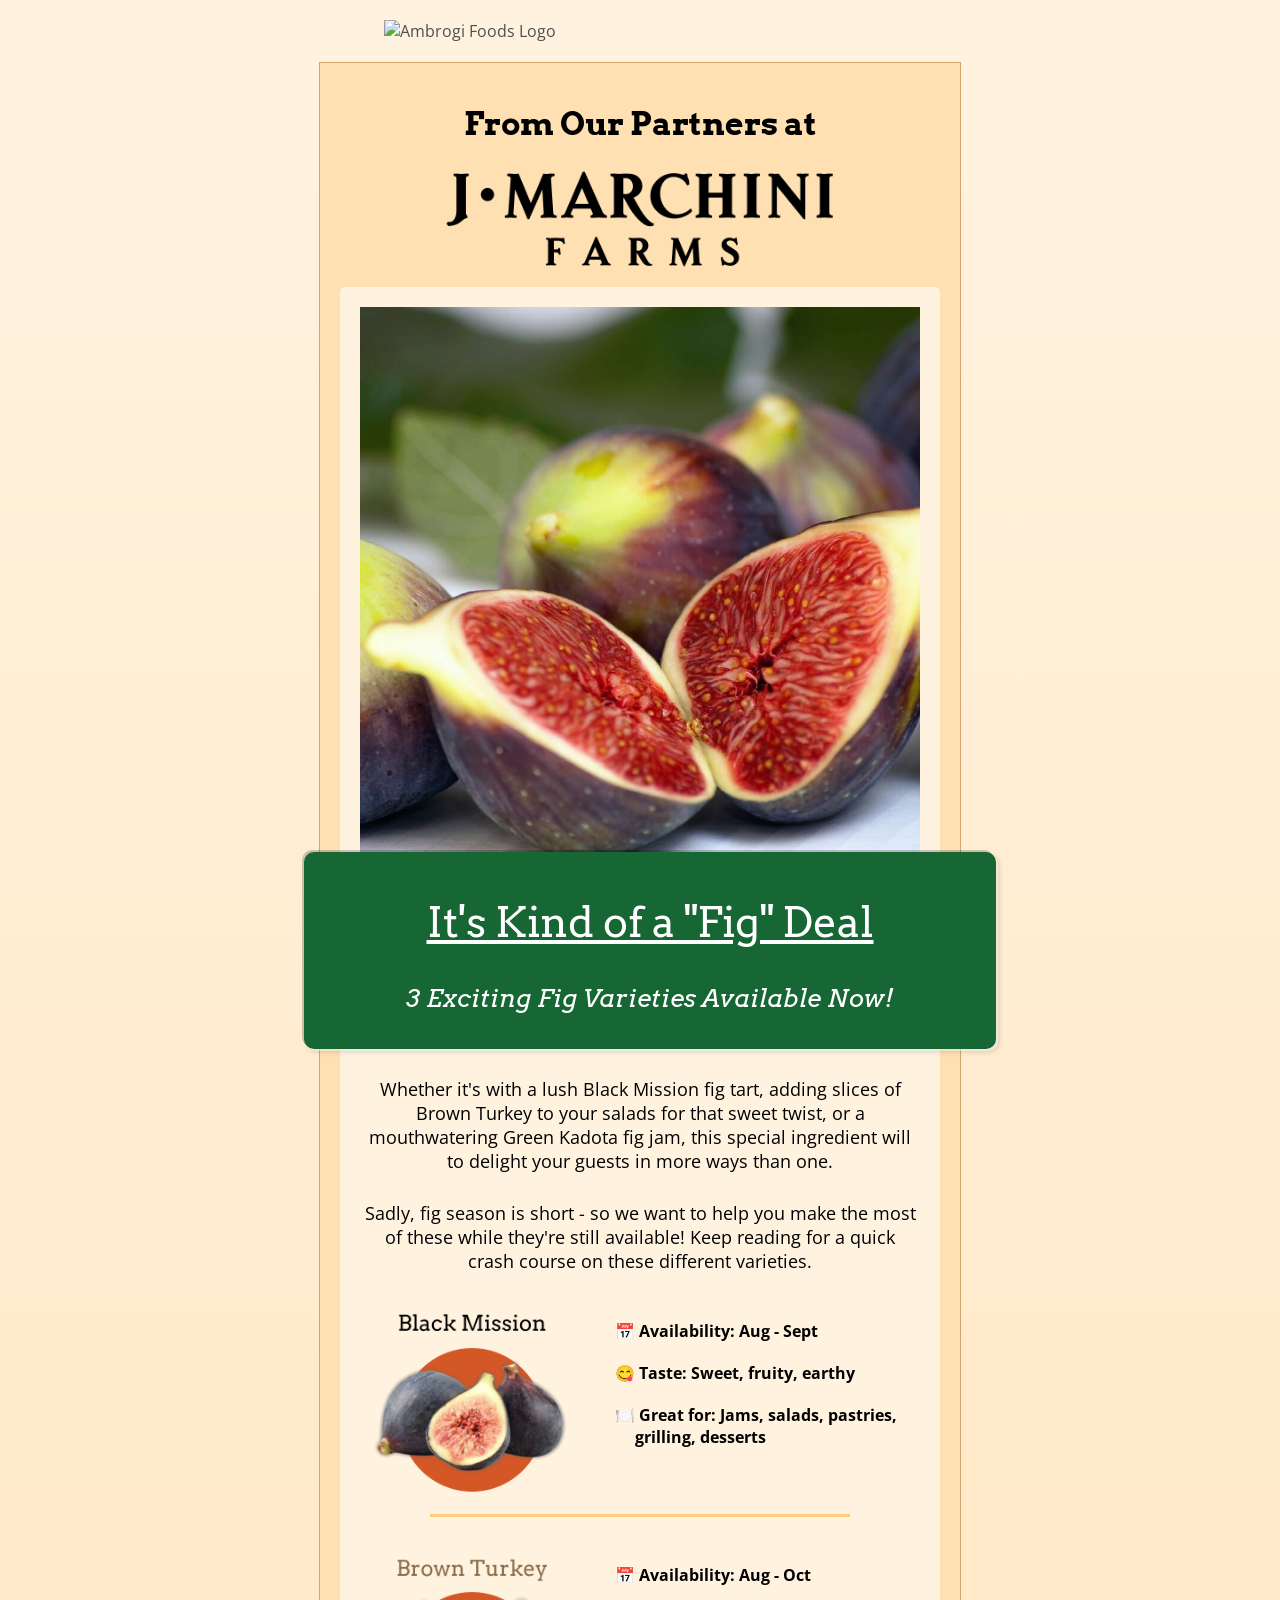
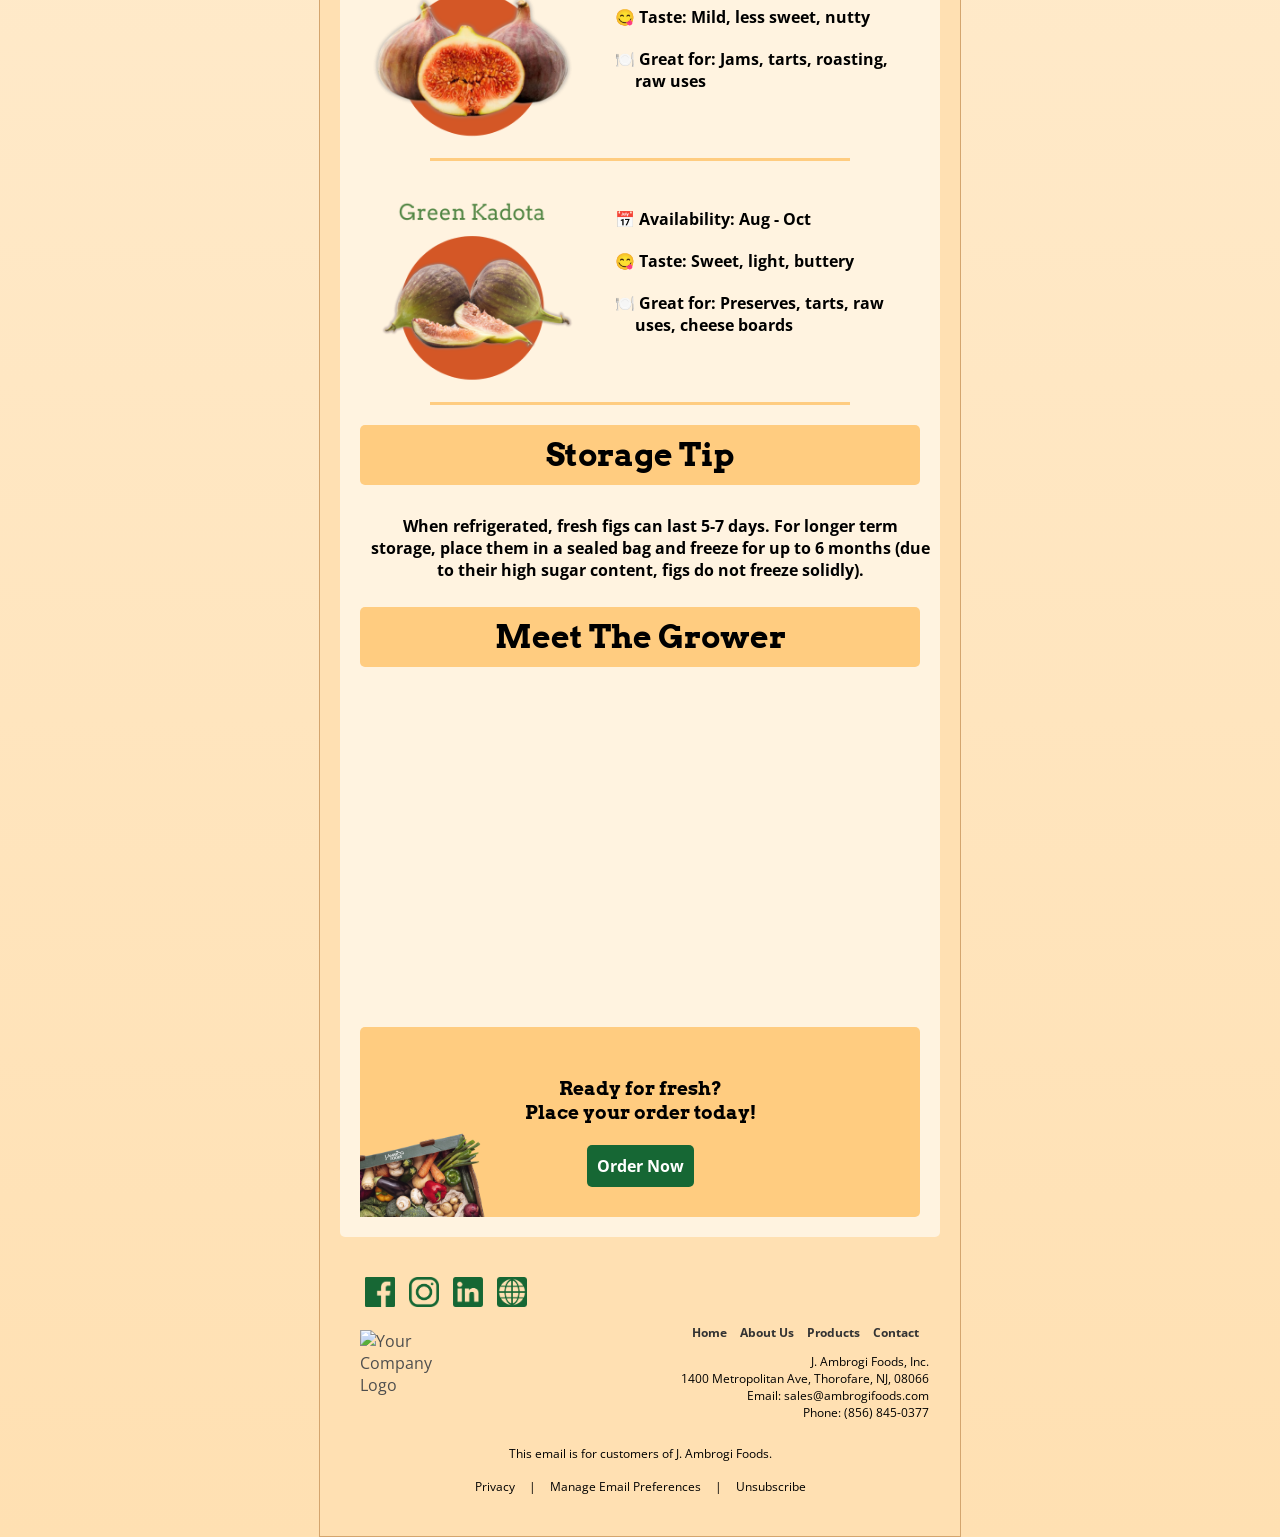
==== index.html @ 592c8182 "Rename email.html to index.html" ====
<!DOCTYPE html>
<html lang="en">
<head>
    	<meta charset="UTF-8">
    	<meta name="viewport" content="width=device-width, initial-scale=1.0">

	<!-- Stylesheets -->
	<link rel="stylesheet" href="styles.css">
	<link rel="stylesheet" href="https://cdnjs.cloudflare.com/ajax/libs/font-awesome/6.0.0-beta3/css/all.min.css">

	<!-- Fonts -->
	<link href='https://fonts.googleapis.com/css?family=Arvo' rel='stylesheet'>
	<link href="https://fonts.googleapis.com/css2?family=Arvo&display=swap" rel="stylesheet">
	<link href="https://fonts.googleapis.com/css2?family=Arvo&family=Open+Sans&display=swap" rel="stylesheet">
    
	<title>Fall Product Promotion</title>
</head>

<body>

	<!-- JAF Logo -->

	<img src="JAF_Logo.png" alt="Ambrogi Foods Logo" class="header-image">

    	<div class="email-container">
		<h1>From Our Partners at</h1>
		<img src="marchini.png" alt="Marchini Farms" class="main-image">
        
	<!-- Email Body Section -->

        <section class="email-body">
		
	<!-- Slideshow Section -->

	<div class="slideshow-container">
    		<div class="mySlides fade">
        	<img src="black_mission.png" style="width:100%">
    		</div>
    		<div class="mySlides fade">
      	 	<img src="brown_turkey.jpg" style="width:100%">
    		</div>
    		<div class="mySlides fade">
        	<img src="green_kadota.jpg" style="width:100%">
    	</div>

	<!-- Title Bar Section -->

	<div class="title-bar">
        	<h2><u> It's Kind of a "Fig" Deal </u></h2>
		<p class="heading-subtitle">3 Exciting Fig Varieties Available Now!</p>
	</div>

	<!-- Body Text Section -->

	<p class="centered-text">Whether it's with a lush Black Mission fig tart, adding slices of Brown Turkey to your salads for that 
		sweet twist, or a mouthwatering Green Kadota fig jam, this special ingredient will to delight your guests in more ways than one.</p>
	<p class="centered-text">Sadly, fig season is short - so we want to help you make the most of these while they're still available! Keep reading for
		a quick crash course on these different varieties.</p>

	<!-- Row Content Section -->

	<div class="row-content">

    		<!-- First Row -->

    		<div class="row with-divider">
        	<div class="box image-box">
            		<img src="black_mission_2 (1).png" alt="Black Mission Figs">
        	</div>
        	<div class="box text-box">
        		<dl class="no-bullets centered-list">
			<dt>📅 Availability: Aug - Sept</dt>
			<dt>😋 Taste: Sweet, fruity, earthy</dt>
			<dt>🍽️ Great for: Jams, salads, pastries, grilling, desserts</dt>
			</dl>
        	</div>
		</div>

    		<!-- Second Row -->

    		<div class="row with-divider">
        	<div class="box image-box">
            		<img src="brown_turkey_2.png" alt="Brown Turkey Figs">
       		</div>
        	<div class="box text-box">
            		<dl class="no-bullets centered-list">
			<dt>📅 Availability: Aug - Oct</dt>
			<dt>😋 Taste: Mild, less sweet, nutty</dt>
			<dt>🍽️ Great for: Jams, tarts, roasting, raw uses</dt>
			</dl>
        	</div>
    		</div>

    		<!-- Third Row -->

    		<div class="row">
        	<div class="box image-box">
            		<img src="green_kadota_2.png" alt="Green Kadota Figs">
        	</div>
        	<div class="box text-box">
            		<dl class="no-bullets centered-list">
			<dt>📅 Availability: Aug - Oct</dt>
			<dt>😋 Taste: Sweet, light, buttery</dt>
			<dt>🍽️ Great for: Preserves, tarts, raw uses, cheese boards</dt>
			</dl>
        	</div>
    		</div>
	</div>
	<!-- Bottom Section -->

	<header>
		<h1 class="storage-tips"> Storage Tip </h1>
	</header>
<main>
	<section class="text-container">
     		<p>When refrigerated, fresh figs can last 5-7 days. For longer term storage, place them in a sealed bag 
        	and freeze for up to 6 months (due to their high sugar content, figs do not freeze solidly).</p>   
	</section>
</main>

<!-- Meet the Grower Section -->

<header>
	<h1 class="storage-tips">Meet The Grower</h1>
</header>

<!-- Embedded Video -->

<div class="video-wrapper">
	<iframe class="video" width="560" height="315" src="https://www.youtube.com/embed/pQIMTarymHw?si=lh88srn4QX7FZcSt" 
		title="YouTube video player" frameborder="0" allow="accelerometer; autoplay; clipboard-write; encrypted-media; gyroscope; 
		picture-in-picture; web-share" allowfullscreen></iframe>
</div>

<!-- Order Now Section -->

        <section class="order-now">
            	<h3 class="order-now-box">Ready for fresh?<br> Place your order today!</h3>
            	<a href="https://link-to-order-platform.com" class="btn">Order Now</a>
		<img src="produce_basket.png" class="order-image">
        </section>
</section>

<!-- Email Footer -->

<footer class="email-footer">
	
	<!-- Social Links Section -->

 	<div class="social-row">
        	<!-- Facebook -->
        	<a href="https://www.facebook.com/JAmbrogiFoods" target="_blank">
            	<img src="facebook_logo.png" alt="Facebook">
        	</a>

        	<!-- Instagram -->
        	<a href="https://instagram.com/jambrogifoods" target="_blank">
            	<img src="instagram_logo.png" alt="Instagram">
        	</a>

        	<!-- LinkedIn -->
        	<a href="https://www.linkedin.com/company/j-ambrogi-food-distribution-inc-" target="_blank">
            	<img src="linkedin_logo.png" alt="LinkedIn">
        	</a>

        	<!-- Website -->
        	<a href="https://www.ambrogifoods.com" target="_blank">
            	<img src="site_logo.png" alt="Website">
        	</a>
    	</div>
	<div class="footer-top-section">

	<!-- Footer Logo -->

    	<div class="footer-logo">
        	<img src="JAF_Logo.png" alt="Your Company Logo" class="footer-img">
    	</div>
    	<div class="footer-details">
        	<ul class="footer-links">
            		<li><a href="https://ambrogifoods.com/">Home</a></li>
            		<li><a href="https://ambrogifoods.com/j-ambrogi-history/">About Us</a></li>
            		<li><a href="https://ambrogifoods.com/all-products/">Products</a></li>
            		<li><a href="https://ambrogifoods.com/contact-us/">Contact</a></li>
        	</ul>
        	<p class="footer-address">J. Ambrogi Foods, Inc.<br>
           	1400 Metropolitan Ave, Thorofare, NJ, 08066<br>
           	Email: sales@ambrogifoods.com<br>Phone: (856) 845-0377</p>
    	</div>
	</div> <!-- Closing the footer-top-section div here -->

<div class="footer-bottom-bar">
	<p> This email is for customers of J. Ambrogi Foods.</p>
    	<a href="https://ambrogifoods.com/privacy-policy/" class="footer-link">Privacy</a>
    	<span class="divider">|</span>
    	<a href="link-to-manage-email-preferences-page" class="footer-link">Manage Email Preferences</a>
    	<span class="divider">|</span>
    	<a href="link-to-unsubscribe-page" class="footer-link">Unsubscribe</a>
	</div>

</footer>
    
<script> 

var slideIndex = 0;
showSlides();

function showSlides() {
  var i;
  var slides = document.getElementsByClassName("mySlides");
  for (i = 0; i < slides.length; i++) {
    slides[i].style.display = "none";
  }
  slideIndex++;
  if (slideIndex > slides.length) {slideIndex = 1}
  slides[slideIndex-1].style.display = "block";
  setTimeout(showSlides, 2000); // Change image every 2 seconds
}

</script>

</body>
</html>
---- styles.css ----
h1, h2 {
	text-align: center;
	color: #000000;
	font-family: 'Arvo';
}

h2 {
	color: #ffffff;
	font-weight: 500;
	font-size: 42px;
}

p {
	text-align: left;
	font-family: 'Open Sans';
	color: #000000;
}

h3 {	font-family: 'Arvo';
	color: #000000;
	text-align: left;
	margin-top: 40px;
	margin-bottom: 15px;
}

p.centered-text{
	text-align: center;
	padding-top: 10px;
	font-size: 18px;
}	
	
.heading-subtitle {
	font-family: 'Arvo';
	color: #ffffff;
	font-style: italic;
	font-size: 25px;
	text-align: center;	
}

.main-image {
	max-width:66%;
	display: block;
	margin-left: auto;
	margin-right: auto;
	margin-bottom: 15px;
}

.header-image {
    	max-width: 40%; 
    	display: block; 
    	margin: 0 auto; 
    	padding: 20px;
}

.image-with-shadow {
    	box-shadow: 0 4px 8px rgba(0, 0, 0, 0.2);
    	max-width: 100%; 
    	display: block; 
    	margin: 0 auto; 
}

/* Figs Section */
.email-body {
    	background-color: #fff3e0;
    	padding: 20px;
    	text-align: center;
    	border-radius: 5px;
    	margin-bottom: 20px;
}

.sweepstakes h2 {
    	color: #ff5722;
    	font-size: 1.7rem;
}

/* Storage Tips */
header {
    	background-color: #ffcc80;
    	padding: 10px;
    	text-align: center;
    	border-radius: 5px;
    	margin-bottom: 20px;
}

header h1 {
    	margin: 0;
    	color: #fff;
    	font-size: 2rem;
}


/* Order Now Section */
.order-now {
    	text-align: center;
    	padding: 30px;
    	background-color: #ffcc80;
    	border-radius: 5px;
	position: relative;
}

.order-image {
    position: absolute; 
    bottom: 0;          /* Place it at the bottom of the .order-now container */
    left: 0;            /* Align it to the left of the .order-now container */
    width: auto;        /* Adjust as necessary */
    height: auto;       /* Adjust as necessary */
    max-width: 25%;     /* Adjust as necessary */
    z-index: 1;        /* Optional: Ensure it's layered behind other content if necessary */
}

.btn {
    	display: inline-block;
    	padding: 10px 10px;
    	background-color: #166734;
    	color: #fff;
    	font-weight: bold;
    	text-align: center;
    	border-radius: 5px;
    	text-decoration: none;
    	transition: background-color 0.3s ease;
    	position: relative; 
}

.btn:hover {
    	background-color: #e64a19;
}

.email-container {
    	max-width: 600px;
    	margin: 0 auto;
    	padding: 20px;
    	background-color: #ffe0b2;
    	border: 1px solid #d4a56e;
    	position: relative; /* Add relative positioning to the email container */
}

/* Slideshow container */
.slideshow-container {
  	max-width: 1000px;
  	position: relative;
  	margin: auto;
}

/* Hide the images by default */
.mySlides {
  	display: none;
}

/* Fade animation */
.fade {
  	animation-name: fade;
  	animation-duration: 1.5s;
}

@keyframes fade {
  	from {opacity: .4} 
  	to {opacity: 1}
}

.title-bar {
    	background-color: #166734; /* Or any color you desire for the bar */
    	width: 120%;  /* This makes the bar span the entire viewport width */
    	position: relative; 
    	left: 0px;
    	right: 0px;
	z-index: 1000;
    	margin-top: -20px;
	margin-left: -10%;
	margin-right: -10%;
   	padding: 10px; /* Adds some vertical padding to give space above and below the title */
    	text-align: center; /* Centers the title text inside the bar */
	border-radius: 10px;
    	box-shadow:
        2px 2px 0px 0px rgba(255,255,255,0.5), /* This creates the top-left highlight */
        -2px -2px 0px 0px rgba(0, 0, 0, 0.2),  /* This creates the bottom-right shadow */
        3px 3px 5px rgba(0, 0, 0, 0.15);      /* This adds a slight outer shadow for depth */
}

.title-bar h1 {
    	margin: 0; /* Removes default margin from the h1 element */
    	font-weight: 600;
    	color: #FFF; /* Set the color of your header title, in this case, white */
    	font-family: 'Arvo', serif;
}


.container-image {
	max-width: 70%;
	border: 6px solid #ffe0b2;
	padding: 3px;
}

body {
  	font-family: 'Open Sans', sans-serif;
  	background: linear-gradient(to bottom, #fff3e0 , #ffe0b2);
  	color: #4e4e4e;
  	margin: 0;
  	padding: 0;
}

.row-content {
    	width: 100%;
    	margin: 20px 0;
	position: relative;
}

.row {
    	display: flex;
	flex-wrap: wrap;
   	justify-content: space-between;
    	align-items: start;
    	margin-bottom: 20px; 
    	position: relative;
}

.row::after {
    	content: "";
    	position: absolute;
    	left: 12.5%; 
    	bottom: 0px; 
    	width: 75%; 
    	height: 3px; 
    	background-color: #ffcc80;
}

.row.with-divider::after {
    	content: "";
    	position: absolute;
    	left: 12.5%; 
    	bottom: 0px; 
    	width: 75%; 
    	height: 3px; 
    	background-color: #ffcc80; 
}

.row.with-divider::before {
    	content: "";
    	position: absolute;
    	left: 12.5%; 
    	bottom: -10px; 
    	width: 75%; 
    	height: 1px; 
    	background-color: #fff3e0; 
}

.box {
    	width: 48%; /* slightly less than half to allow for a small gap between boxes */
    	box-sizing: border-box;
    	border: 1px solid transparent; /* invisible border */
}

/* Mobile view styles (default styles) */


/* Desktop and Tablet view styles */
@media (max-width: 767px) {
    	img[src="clipart.png"] {
        	display: none;
    	}
    	.text-container {
        	margin: 0 auto;
        	width: 100%;
        	text-align: center;
		
    	}
    	.box {
        	width: 100%;
        	margin-bottom: 20px;
    	}
    	.row {
		flex-direction: column;
		align-items: center;
	}
	.image-box, text-box {
		width: 100%;
		text-align: center;
		padding: 10px 0;	
	}
	.image-box img {
		width: 100%;
		margin: 0 auto;
	}
	.box.text-box {
		width: 100%;
	}
	.box.image-box {
		width: 100%;
	}
	.title-bar h2 {
		width: 100%;
		text-align: center;
		margin-top: 10px;
	}
	article.text-container {
		width: 100%;
	}
}

.image-box {
    	width: 40%;
    	padding: 10px;
}

.image-box img {
    	max-width: 100%;
    	height: auto;
    	display: block;
}

.text-box {
    	width: 60%;
    	padding: 10px;
}

.no-bullets {
	list-style-type: none; /* Remove bullets */
	font-family: 'Open Sans';
	margin-left: 20px;	
}

dt {
	text-align: left;
	text-indent: -20px;    /* Push the first line to the left */
    	padding-left: 20px;    /* Push the whole block to the right */
	color: #000000;
}

.centered-list {
    	list-style-position: inside; /* Position the bullet points inside of the list item */
    	padding-left: 0;             /* Remove default padding on the left side */
	font-weight: bold;	
}

.centered-list dt {
    	display: flex;               /* Flex layout for easy vertical centering */
   	align-items: center;         /* Center vertically */
   	margin-bottom: 20px;         /* Adjust as needed for spacing between list items */
}

.order-now-box {
	text-align: center;
	margin: 20px;
}

.storage-tips {
	color: #000000;
}

.storage-container {
    	display: flex;
	text-align: center;
}

.text-container p {
    	width: 100%;
	font-weight: bold;
	text-align: center;
	padding: 10px;
}

.responsive-img {
    	width: 80%;
    	height: auto;
}

.email-footer {
    	display: flex;
    	padding: 20px;
	flex-direction: column;
    	background-color: #ffe0b2;
    	font-family: 'Open Sans', sans-serif;
}

.footer-logo {
    	flex: 0 0 33%;
   	width: 33%;
    	margin-right: 15px;
	margin-top:18px;

}

.footer-img {
    	width: 100%;
    	max-width: 100px; /* adjust size as needed */
}

.footer-details {
    	flex: 0 0 66%;
    	max-width: 66%;
	font-size: 12px;
}

.footer-links {
    	list-style-type: none;
    	padding: 0;
    	margin-bottom: 10px;
	font-weight: bold;
	color: #ffffff;
	text-align: right;
	
}

.footer-links li {
    	display: inline-block;
    	margin-right: 10px;
}

.footer-links li a {
    	text-decoration: none;
    	color: #333;
}

.unsubscribe-btn {
    	display: inline-block;
    	padding: 5px 15px;
}

.footer-address {
	text-align: right;
}

.footer-bottom-bar {
    	background-color: #ffe0b2; /* The green color */
    	text-align: center;       /* To center the links and dividers */
	width: 100%;
}

.footer-link {
    	color: #000000;          /* White color for the links */
    	font-size: 12px;         /* Small font size */
    	text-decoration: none;   /* Remove underline from links */
    	margin: 0 10px;          /* Some spacing around the links */
}

.footer-link:hover {
    	text-decoration: underline; /* Optional: underline on hover for better UX */
}

.divider {
    	color: #000000;           /* White color for the divider */
    	font-size: 12px;          /* Match font size of links */
}

.footer-top-section {
	display: flex;
}	

.footer-bottom-bar p {
	color: #000000;          
    	font-size: 12px;  
	text-align: center;       
}

<---Social Links--->

.social-row {
    	display: flex;
    	justify-content: center; /* Center the links horizontally */
    	padding: 20px 0; /* Add some vertical padding to separate from other footer content */
}

.social-row a {
    	margin: 0 5px; /* Add some horizontal margin between each link */
	text-decoration: none;
}

.social-row img {
    width: 30px; /* Adjust the image size as required */
    height: 30px;
    transition: 0.3s ease; /* Smooth transition for hover effect */
}

.social-row img:hover {
    transform: scale(1.1); /* Slight zoom effect on hover */
}

.video-wrapper {
    display: flex;
    justify-content: center; /* Center horizontally */
    align-items: center;     /* Center vertically */
margin-bottom: 25px;
}
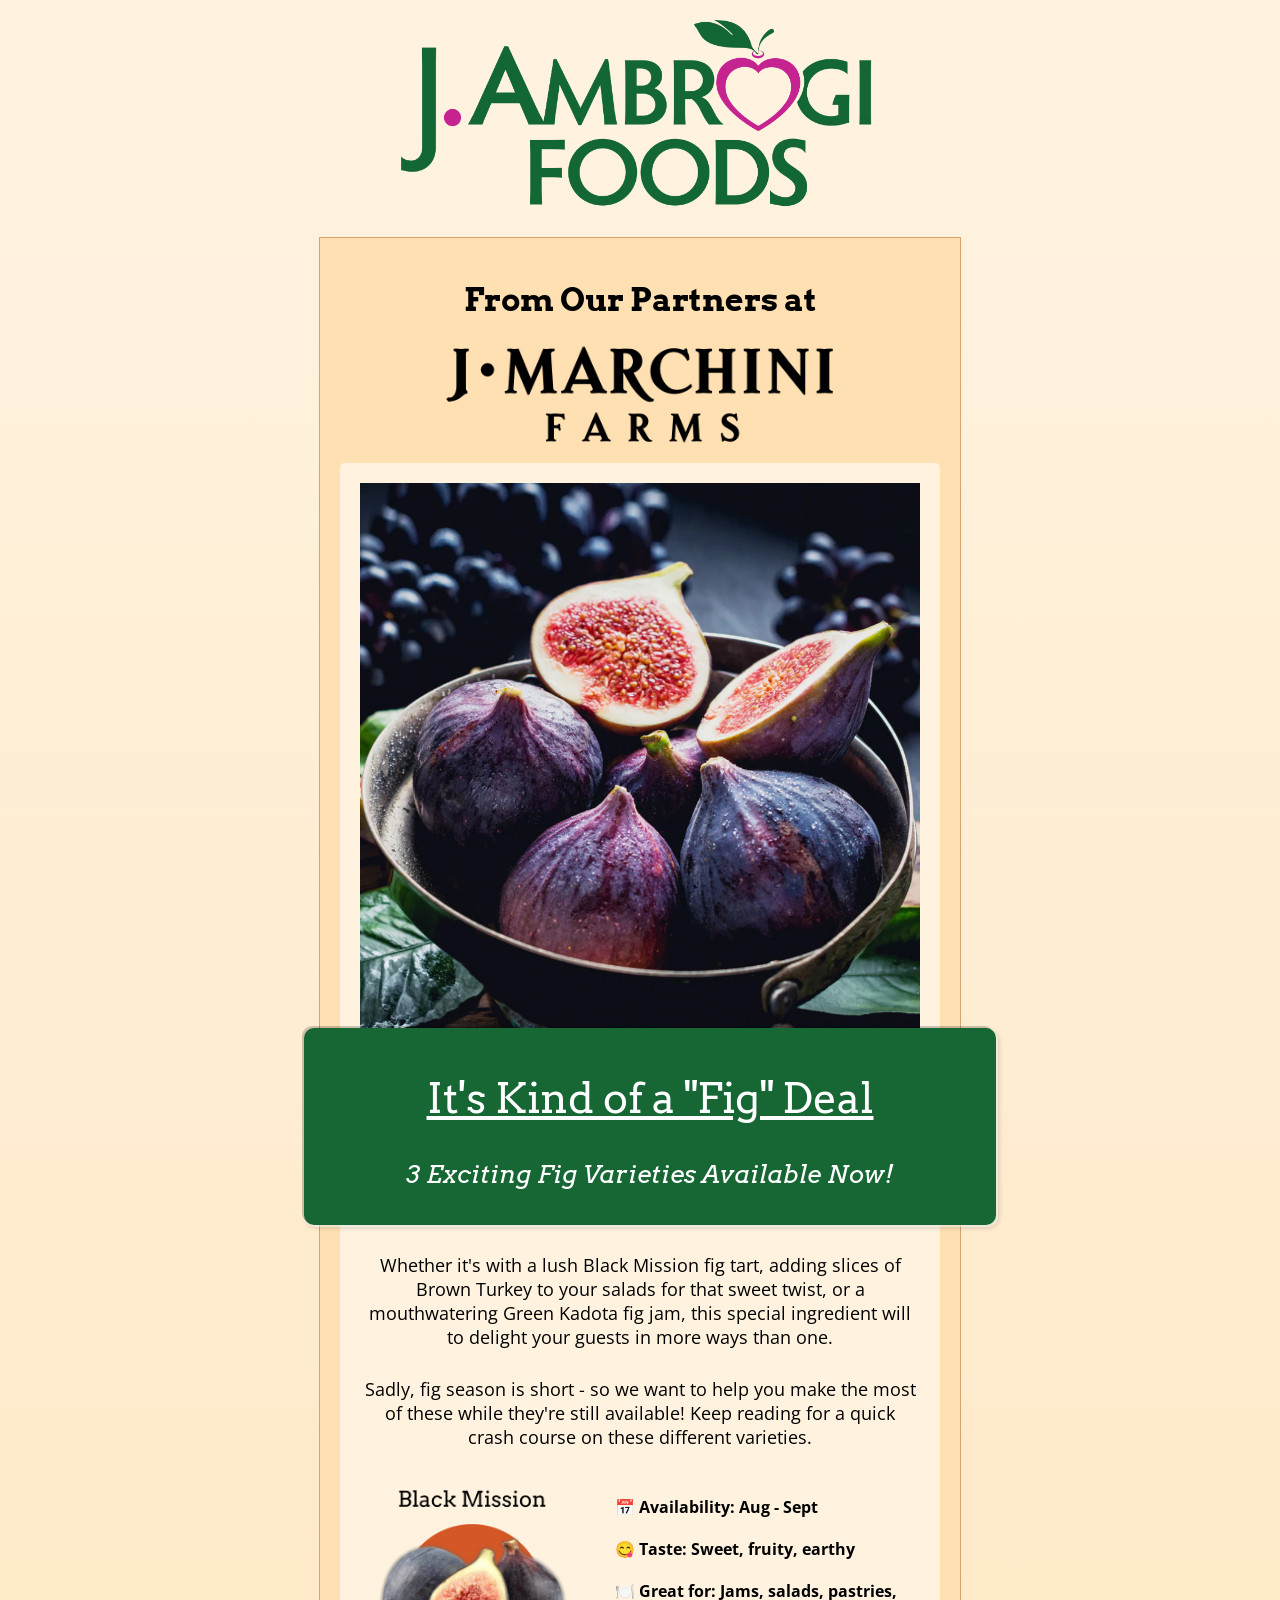
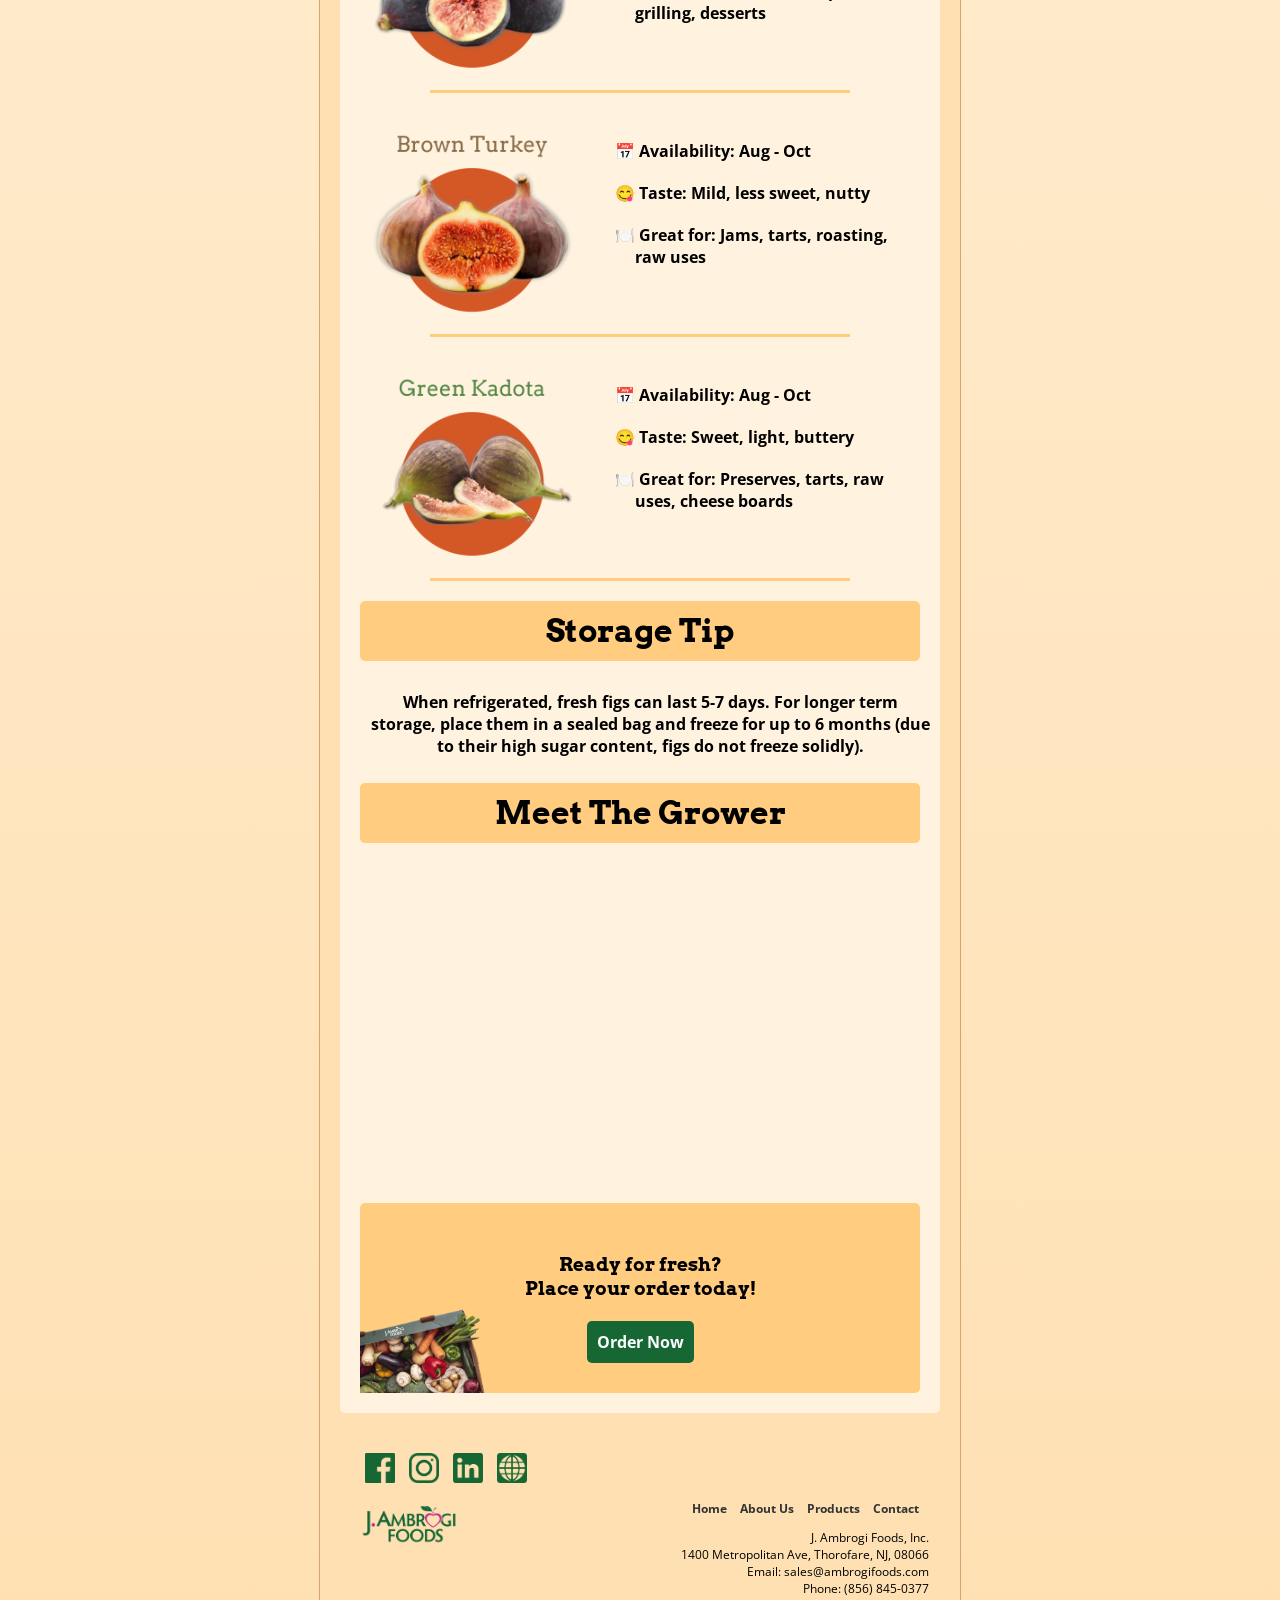
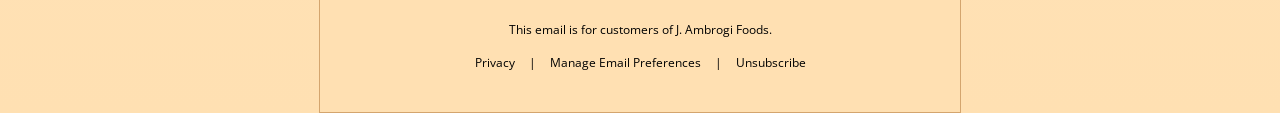
==== commit ca57b972: "Update index.html" ====
--- a/index.html
+++ b/index.html
@@ -20,7 +20,7 @@
 
 	<!-- JAF Logo -->
 
-	<img src="JAF_Logo.png" alt="Ambrogi Foods Logo" class="header-image">
+	<img src="jaf_logo.png" alt="Ambrogi Foods Logo" class="header-image">
 
     	<div class="email-container">
 		<h1>From Our Partners at</h1>
@@ -173,7 +173,7 @@
 	<!-- Footer Logo -->
 
     	<div class="footer-logo">
-        	<img src="JAF_Logo.png" alt="Your Company Logo" class="footer-img">
+        	<img src="jaf_logo.png" alt="Your Company Logo" class="footer-img">
     	</div>
     	<div class="footer-details">
         	<ul class="footer-links">
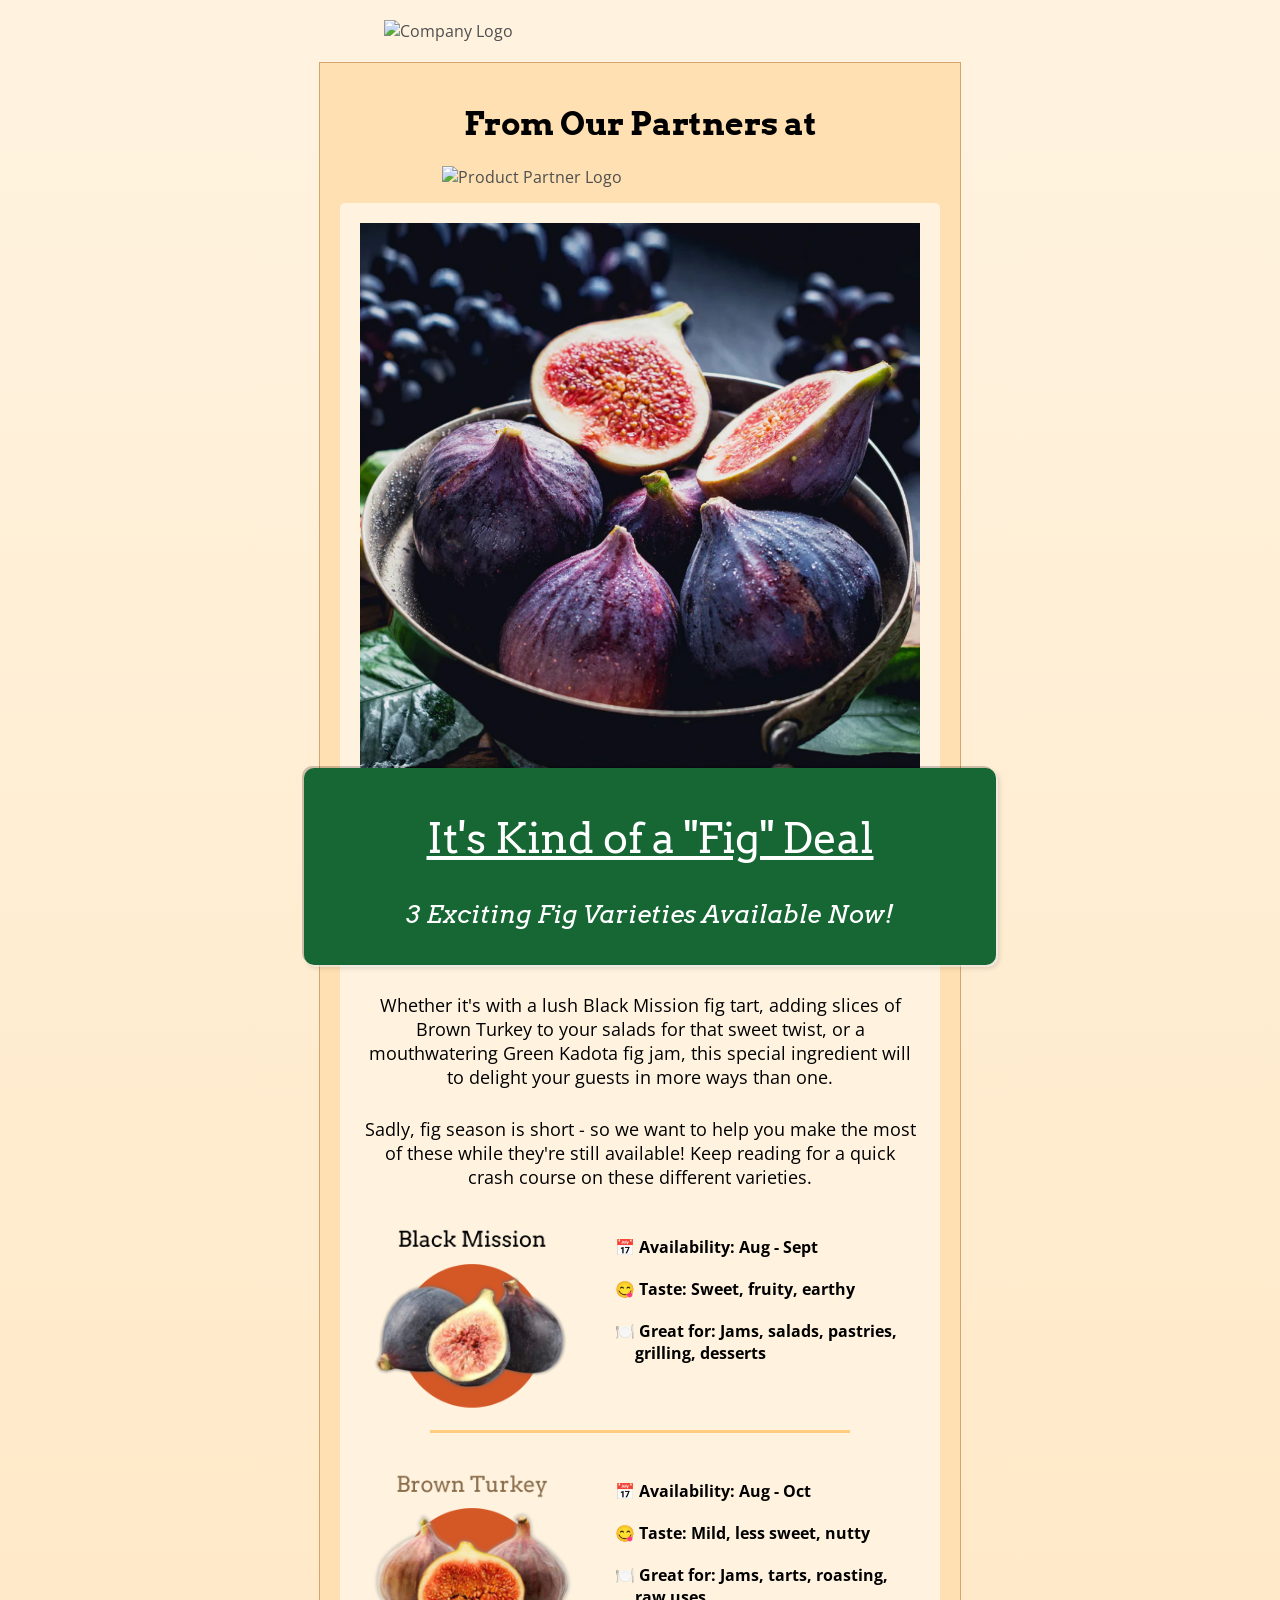
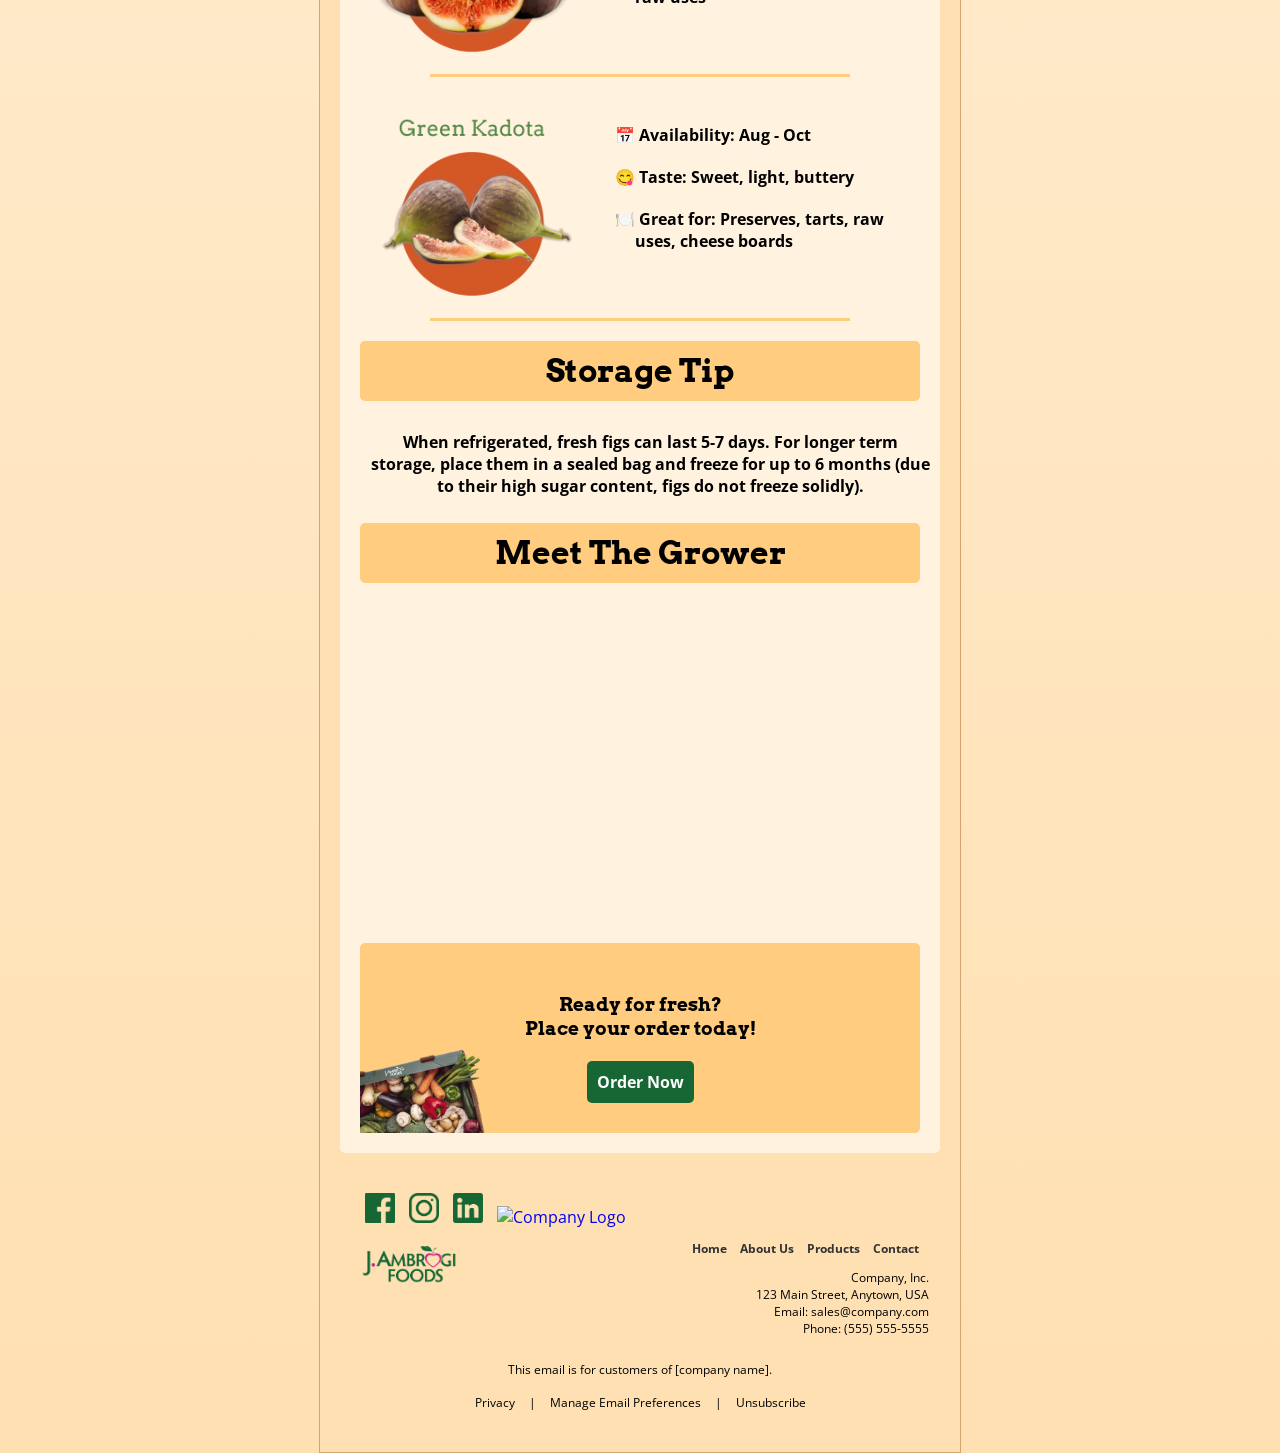
==== commit 51ed3dc2: "Update index.html Removed logos/contact info for privacy reasons." ====
--- a/index.html
+++ b/index.html
@@ -20,11 +20,11 @@
 
 	<!-- JAF Logo -->
 
-	<img src="jaf_logo.png" alt="Ambrogi Foods Logo" class="header-image">
+	<img src="sample1.png" alt="Company Logo" class="header-image">
 
     	<div class="email-container">
 		<h1>From Our Partners at</h1>
-		<img src="marchini.png" alt="Marchini Farms" class="main-image">
+		<img src="sample2.png" alt="Product Partner Logo" class="main-image">
         
 	<!-- Email Body Section -->
 
@@ -165,7 +165,7 @@
 
         	<!-- Website -->
         	<a href="https://www.ambrogifoods.com" target="_blank">
-            	<img src="site_logo.png" alt="Website">
+            	<img src=".png" alt="Company Logo">
         	</a>
     	</div>
 	<div class="footer-top-section">
@@ -182,14 +182,14 @@
             		<li><a href="https://ambrogifoods.com/all-products/">Products</a></li>
             		<li><a href="https://ambrogifoods.com/contact-us/">Contact</a></li>
         	</ul>
-        	<p class="footer-address">J. Ambrogi Foods, Inc.<br>
-           	1400 Metropolitan Ave, Thorofare, NJ, 08066<br>
-           	Email: sales@ambrogifoods.com<br>Phone: (856) 845-0377</p>
+        	<p class="footer-address">Company, Inc.<br>
+           	123 Main Street, Anytown, USA<br>
+           	Email: sales@company.com<br>Phone: (555) 555-5555</p>
     	</div>
 	</div> <!-- Closing the footer-top-section div here -->
 
 <div class="footer-bottom-bar">
-	<p> This email is for customers of J. Ambrogi Foods.</p>
+	<p> This email is for customers of [company name].</p>
     	<a href="https://ambrogifoods.com/privacy-policy/" class="footer-link">Privacy</a>
     	<span class="divider">|</span>
     	<a href="link-to-manage-email-preferences-page" class="footer-link">Manage Email Preferences</a>
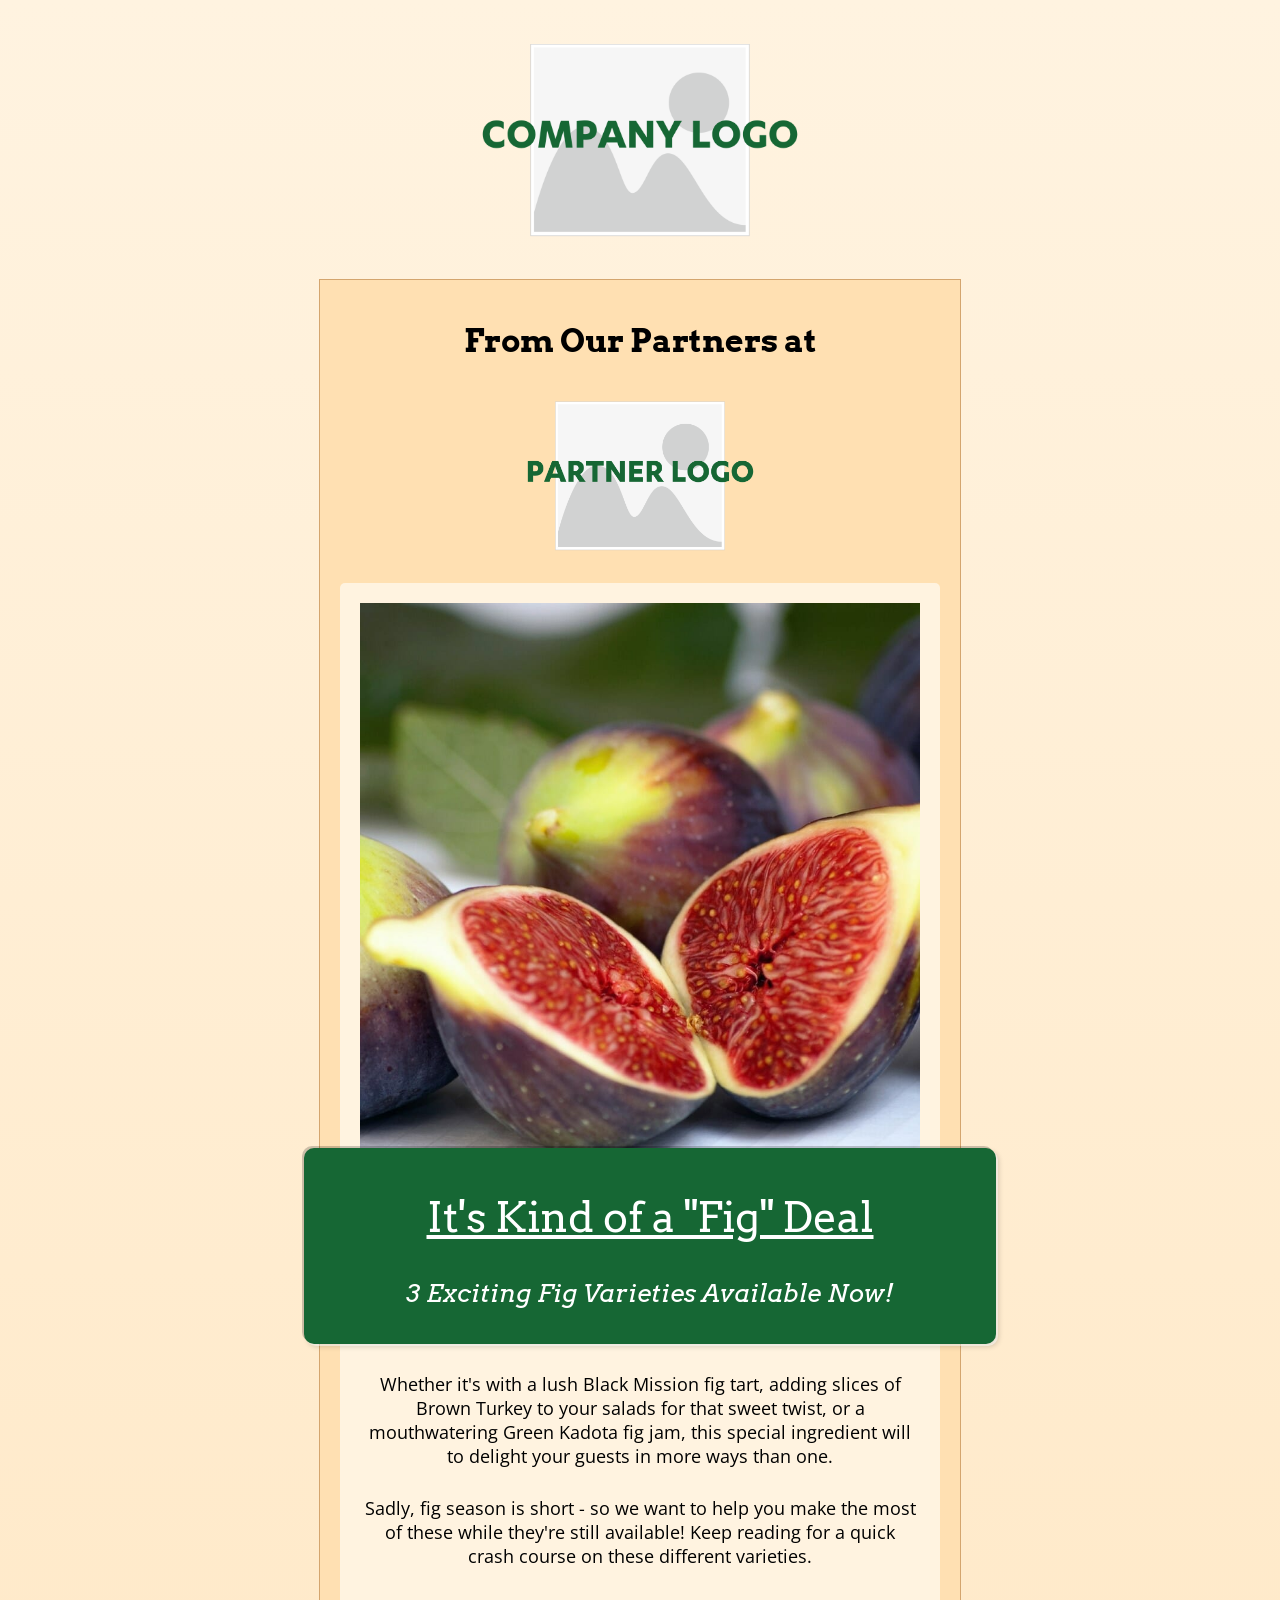
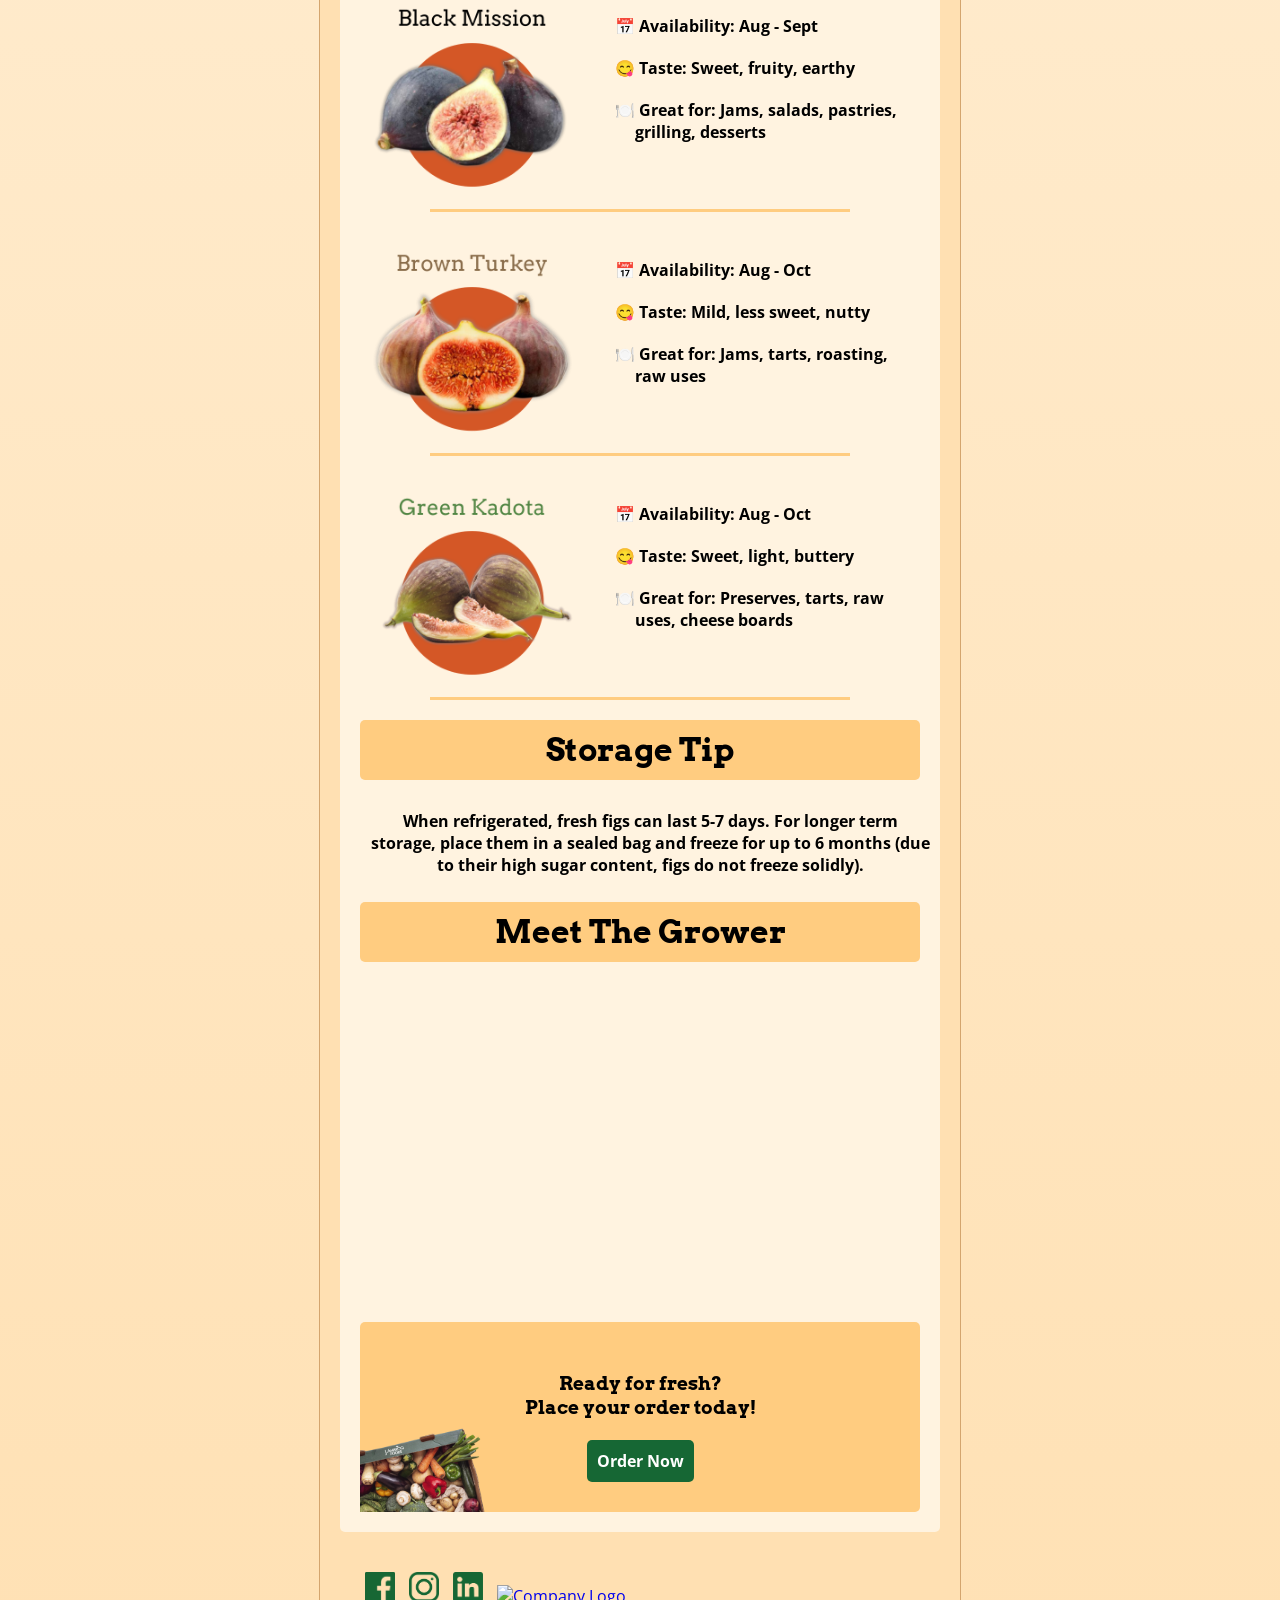
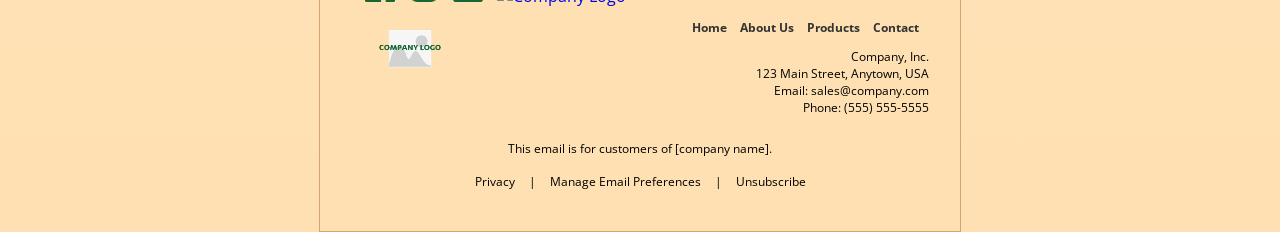
==== commit e4e221bd: "Update index.html Added generic placeholder logos" ====
--- a/index.html
+++ b/index.html
@@ -20,11 +20,11 @@
 
 	<!-- JAF Logo -->
 
-	<img src="sample1.png" alt="Company Logo" class="header-image">
+	<img src="Company_logo.png" alt="Company Logo" class="header-image">
 
     	<div class="email-container">
 		<h1>From Our Partners at</h1>
-		<img src="sample2.png" alt="Product Partner Logo" class="main-image">
+		<img src="partner_logo.png" alt="Product Partner Logo" class="main-image">
         
 	<!-- Email Body Section -->
 
@@ -173,7 +173,7 @@
 	<!-- Footer Logo -->
 
     	<div class="footer-logo">
-        	<img src="jaf_logo.png" alt="Your Company Logo" class="footer-img">
+        	<img src="Company_logo.png" alt="Your Company Logo" class="footer-img">
     	</div>
     	<div class="footer-details">
         	<ul class="footer-links">
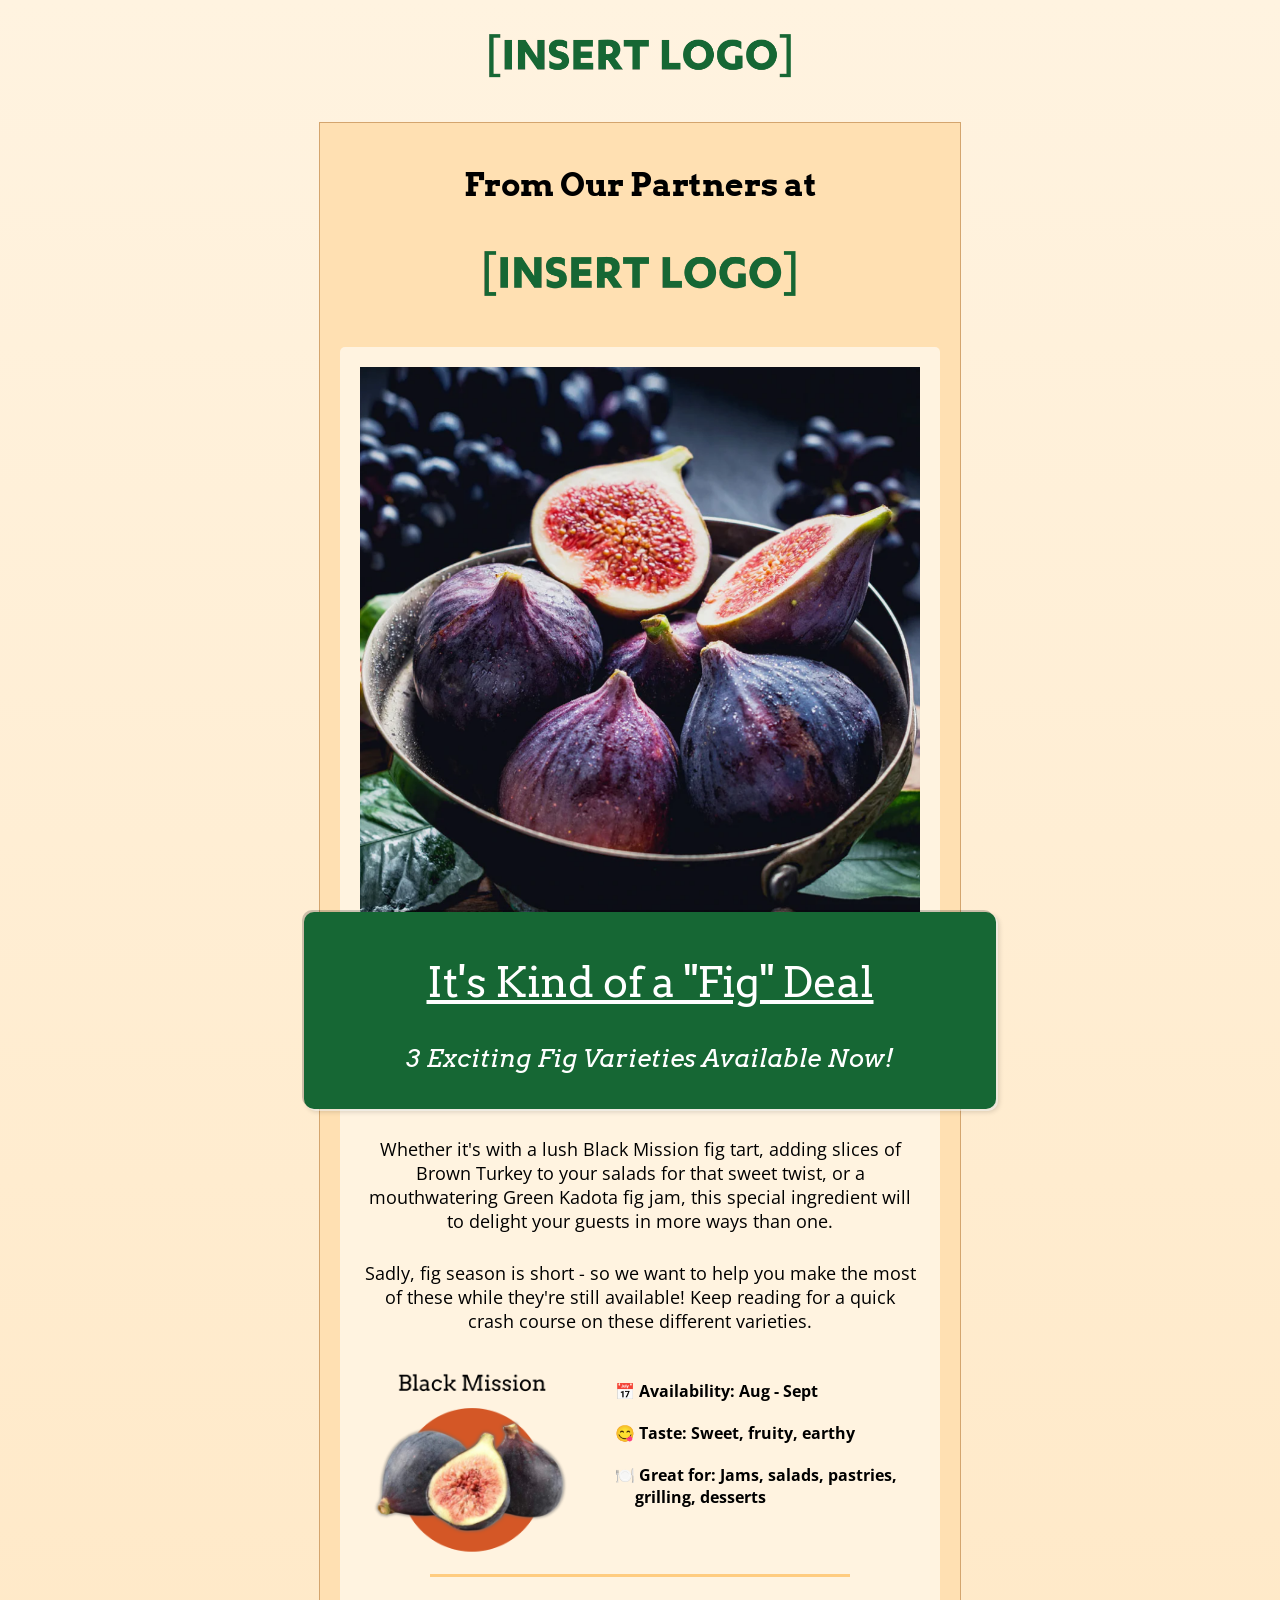
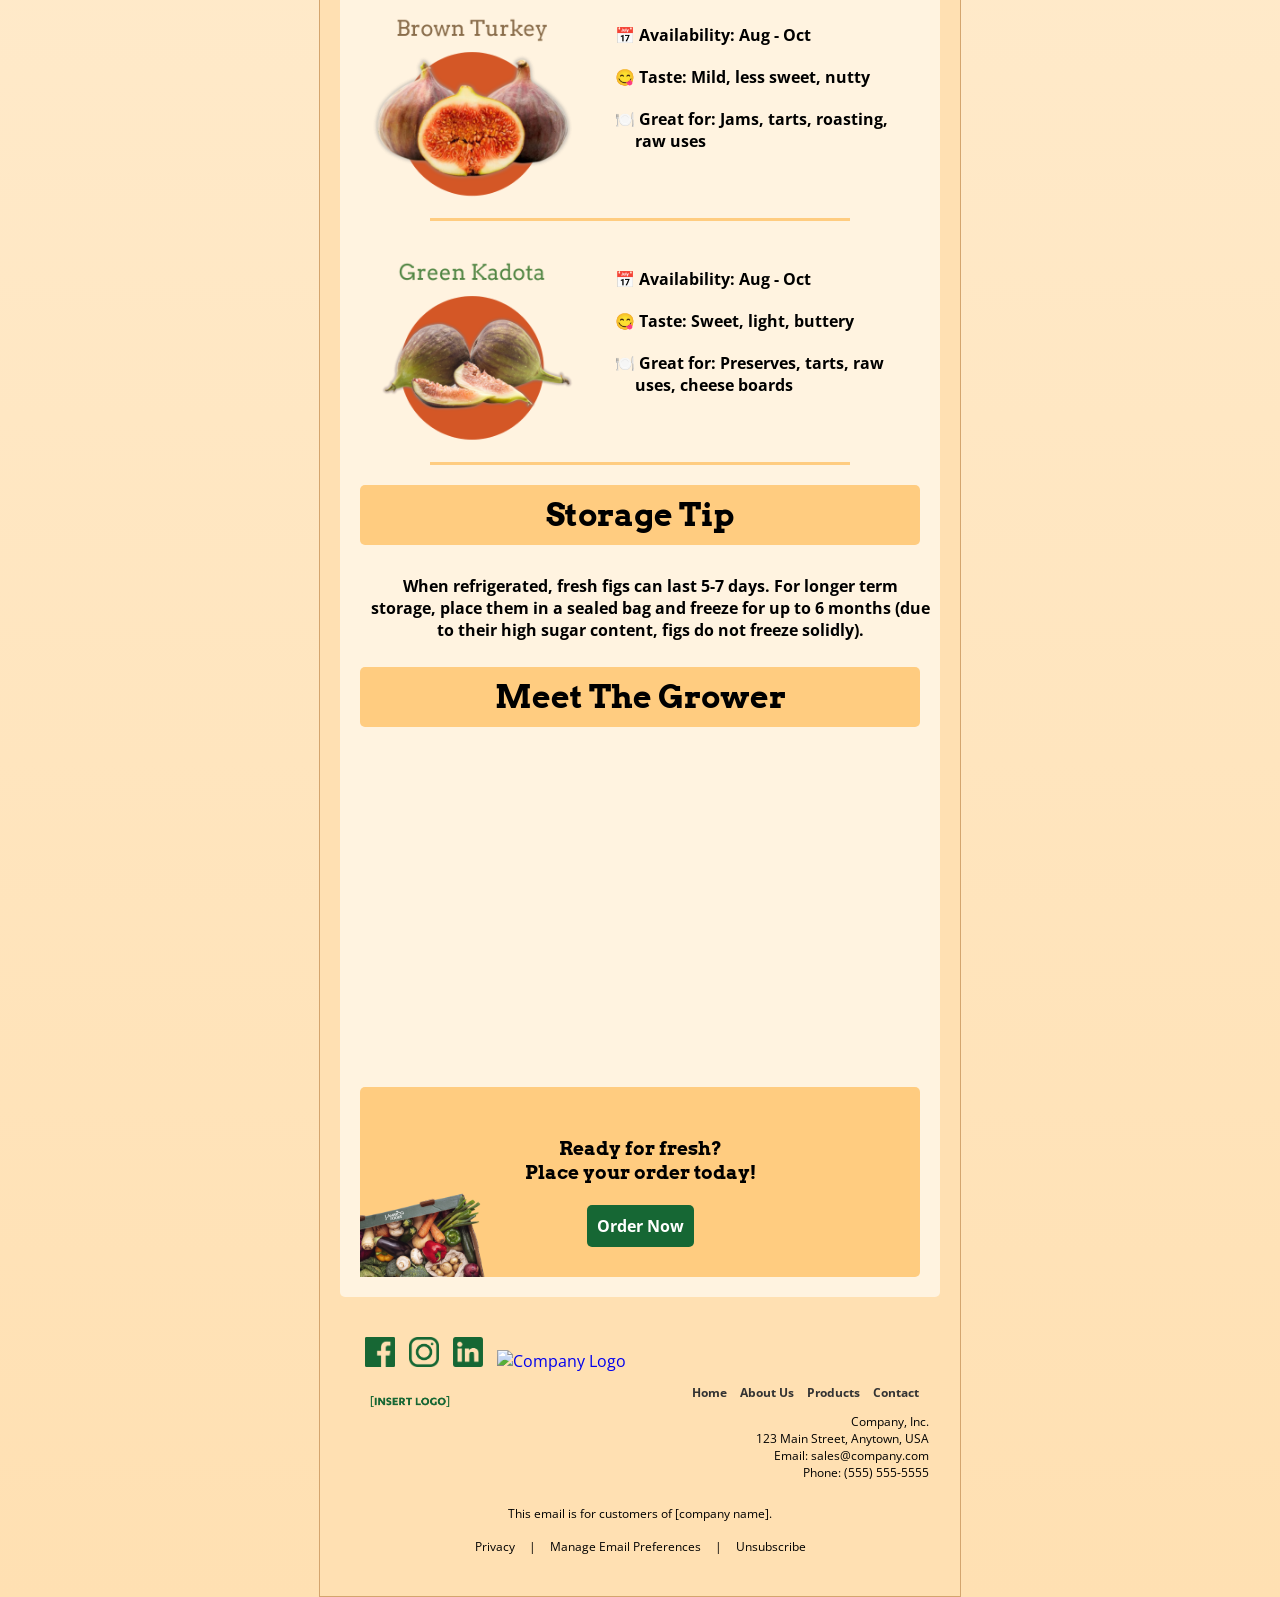
==== commit 8eea4938: "Update index.html" ====
--- a/index.html
+++ b/index.html
@@ -20,11 +20,11 @@
 
 	<!-- JAF Logo -->
 
-	<img src="Company_logo.png" alt="Company Logo" class="header-image">
+	<img src="insert_logo.png" alt="Company Logo" class="header-image">
 
     	<div class="email-container">
 		<h1>From Our Partners at</h1>
-		<img src="partner_logo.png" alt="Product Partner Logo" class="main-image">
+		<img src="insert_logo.png" alt="Product Partner Logo" class="main-image">
         
 	<!-- Email Body Section -->
 
@@ -173,7 +173,7 @@
 	<!-- Footer Logo -->
 
     	<div class="footer-logo">
-        	<img src="Company_logo.png" alt="Your Company Logo" class="footer-img">
+        	<img src="insert_logo.png" alt="Your Company Logo" class="footer-img">
     	</div>
     	<div class="footer-details">
         	<ul class="footer-links">
--- a/styles.css
+++ b/styles.css
@@ -46,10 +46,10 @@
 }
 
 .header-image {
-    	max-width: 40%; 
+    	max-width: 30%; 
     	display: block; 
     	margin: 0 auto; 
-    	padding: 20px;
+    	padding: 10px;
 }
 
 .image-with-shadow {
